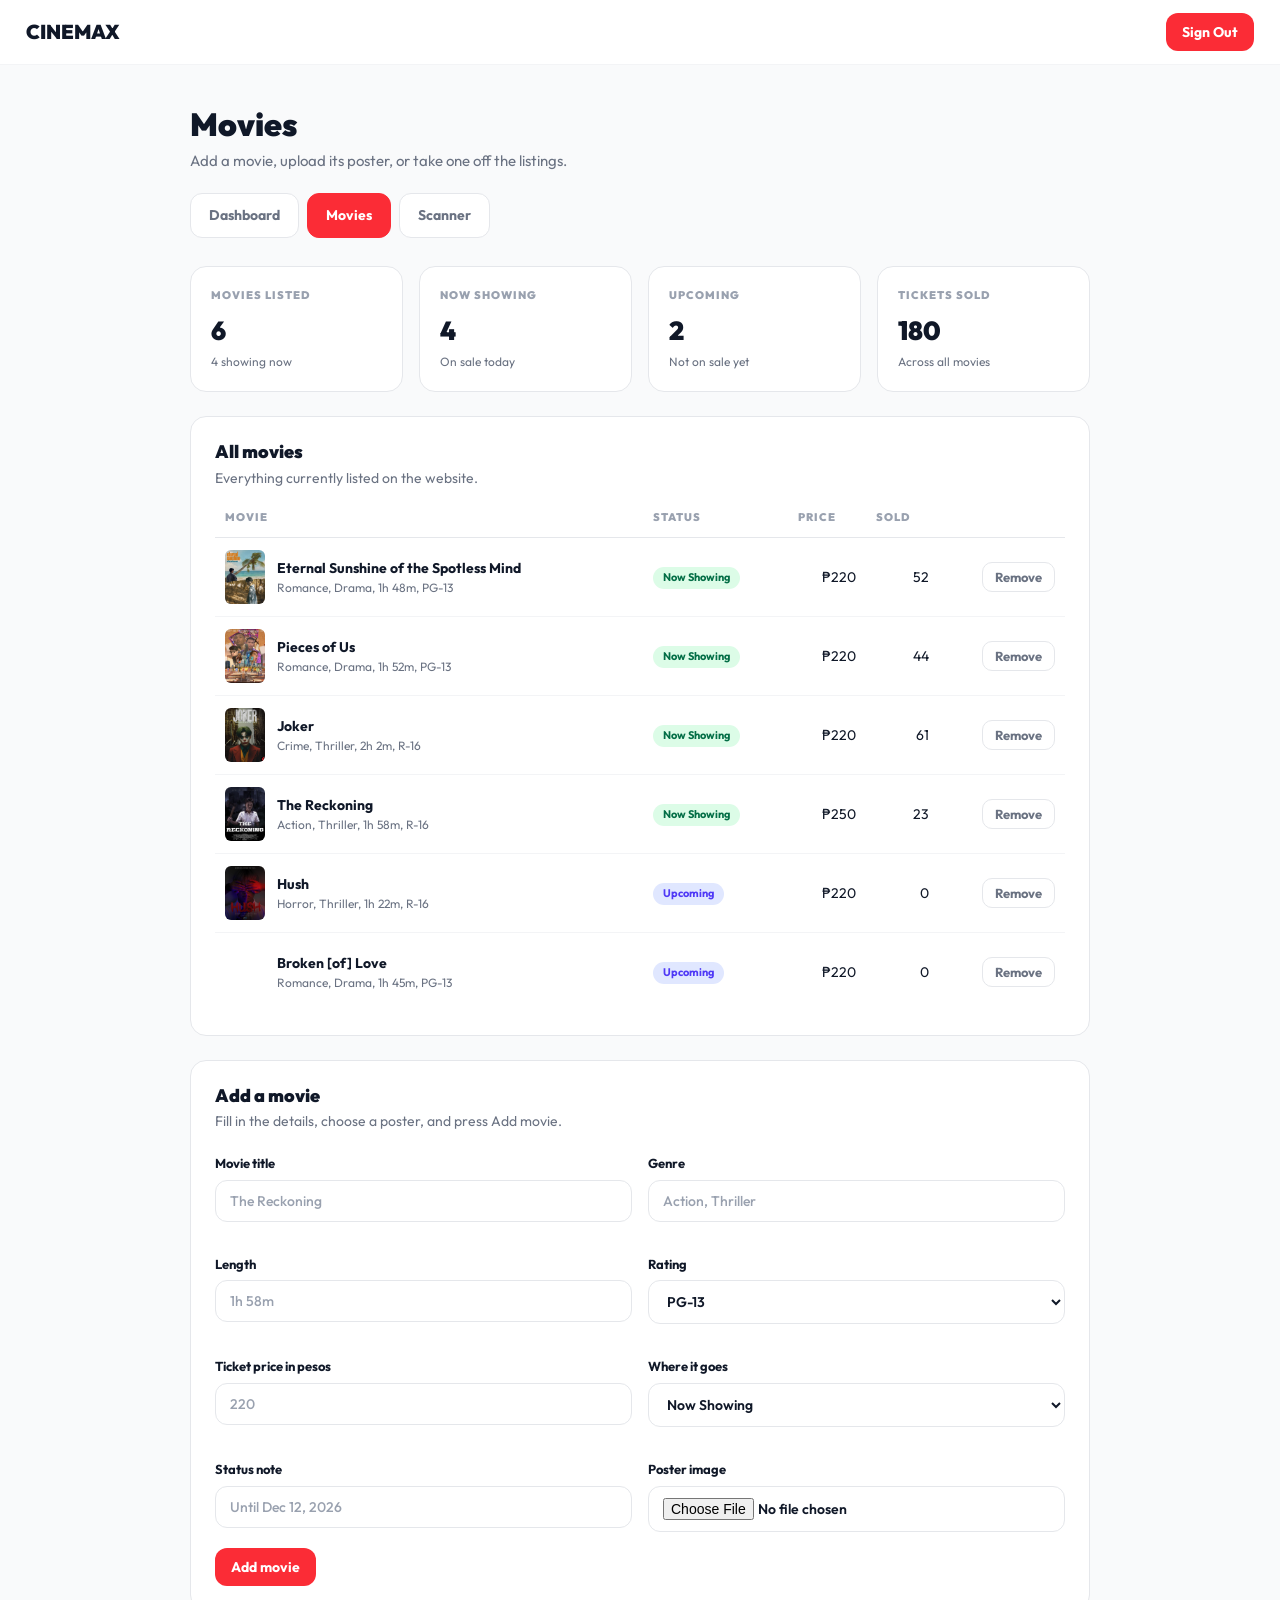
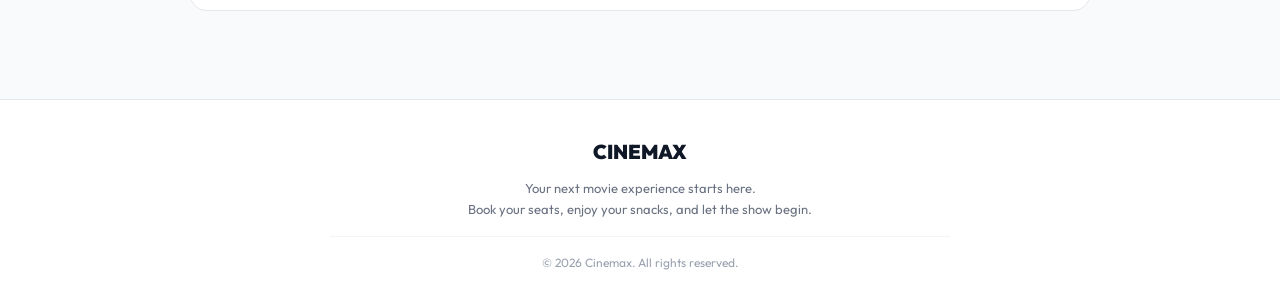
==== admin-movies.html @ c4069cc4 "Add files via upload" ====
<!DOCTYPE html>
<html lang="en">
<head>
  <meta charset="UTF-8">
  <meta name="viewport" content="width=device-width, initial-scale=1.0">
  <title>Movies - Cinemax</title>

  <link rel="preconnect" href="https://fonts.googleapis.com">
  <link rel="preconnect" href="https://fonts.gstatic.com" crossorigin>
  <link href="https://fonts.googleapis.com/css2?family=Outfit:wght@400;600;700;900&display=swap" rel="stylesheet">
  <link rel="stylesheet" href="cinemax.css">
</head>
<body>

  <header class="top-bar">
    <div class="top-bar-inner">
      <a class="logo" href="index.html">CINEMAX</a>
      <input class="menu-checkbox" type="checkbox" id="menu-open" aria-label="Menu">
      <label class="menu-toggle" for="menu-open"><span></span></label>
      <div class="bar-nav">
        <nav class="menu"></nav>
        <div class="auth-buttons">
          <button class="button button-red" type="button" id="sign-out">Sign Out</button>
        </div>
      </div>
    </div>
  </header>

  <main class="admin-page">

    <h1>Movies</h1>
    <p class="admin-intro">Add a movie, upload its poster, or take one off the listings.</p>

    <nav class="admin-menu">
      <a href="admin.html">Dashboard</a>
      <a href="admin-movies.html" class="current">Movies</a>
      <a href="admin-scanner.html">Scanner</a>
    </nav>

    <p class="form-message hidden" id="page-message"></p>

    <div class="stat-row">

      <div class="stat">
        <p class="stat-name">Movies Listed</p>
        <p class="stat-figure" id="count-total">6</p>
        <p class="stat-extra" id="count-showing-note">4 showing now</p>
      </div>

      <div class="stat">
        <p class="stat-name">Now Showing</p>
        <p class="stat-figure" id="count-showing">4</p>
        <p class="stat-extra">On sale today</p>
      </div>

      <div class="stat">
        <p class="stat-name">Upcoming</p>
        <p class="stat-figure" id="count-upcoming">2</p>
        <p class="stat-extra">Not on sale yet</p>
      </div>

      <div class="stat">
        <p class="stat-name">Tickets Sold</p>
        <p class="stat-figure" id="count-tickets">180</p>
        <p class="stat-extra">Across all movies</p>
      </div>

    </div>

    <section class="panel">

      <h2>All movies</h2>
      <p class="panel-note">Everything currently listed on the website.</p>

      <p class="loading-note hidden" id="movies-loading">Loading the listings&hellip;</p>

      <table class="movie-table" id="movie-table">

        <thead>
          <tr>
            <th>Movie</th>
            <th class="hide-small">Status</th>
            <th class="right hide-small">Price</th>
            <th class="right">Sold</th>
            <th></th>
          </tr>
        </thead>

        <tbody id="movie-rows">

          <tr>

            <td>
              <span class="cell-with-poster">
                <img class="table-poster" src="photo/eternal-sunshine.jpg"
                     alt="Eternal Sunshine of the Spotless Mind poster"
                     width="40" height="54" loading="lazy" decoding="async">
                <span>
                  <span class="movie-name">Eternal Sunshine of the Spotless Mind</span>
                  <span class="movie-sub">Romance, Drama, 1h 48m, PG-13</span>
                </span>
              </span>
            </td>

            <td class="hide-small"><span class="label-showing">Now Showing</span></td>
            <td class="right hide-small">&#8369;220</td>
            <td class="right">52</td>
            <td class="right"><button class="remove-button" type="button">Remove</button></td>

          </tr>

          <tr>
            <td>
              <span class="cell-with-poster">
                <img class="table-poster" src="photo/Pieces-of-us.jpg" alt="Pieces of Us poster"
                     width="40" height="54" loading="lazy" decoding="async">
                <span>
                  <span class="movie-name">Pieces of Us</span>
                  <span class="movie-sub">Romance, Drama, 1h 52m, PG-13</span>
                </span>
              </span>
            </td>
            <td class="hide-small"><span class="label-showing">Now Showing</span></td>
            <td class="right hide-small">&#8369;220</td>
            <td class="right">44</td>
            <td class="right"><button class="remove-button" type="button">Remove</button></td>
          </tr>

          <tr>
            <td>
              <span class="cell-with-poster">
                <img class="table-poster" src="photo/Joker.jpg" alt="Joker poster"
                     width="40" height="54" loading="lazy" decoding="async">
                <span>
                  <span class="movie-name">Joker</span>
                  <span class="movie-sub">Crime, Thriller, 2h 2m, R-16</span>
                </span>
              </span>
            </td>
            <td class="hide-small"><span class="label-showing">Now Showing</span></td>
            <td class="right hide-small">&#8369;220</td>
            <td class="right">61</td>
            <td class="right"><button class="remove-button" type="button">Remove</button></td>
          </tr>

          <tr>
            <td>
              <span class="cell-with-poster">
                <img class="table-poster" src="photo/The-Reckoning.jpg" alt="The Reckoning poster"
                     width="40" height="54" loading="lazy" decoding="async">
                <span>
                  <span class="movie-name">The Reckoning</span>
                  <span class="movie-sub">Action, Thriller, 1h 58m, R-16</span>
                </span>
              </span>
            </td>
            <td class="hide-small"><span class="label-showing">Now Showing</span></td>
            <td class="right hide-small">&#8369;250</td>
            <td class="right">23</td>
            <td class="right"><button class="remove-button" type="button">Remove</button></td>
          </tr>

          <tr>
            <td>
              <span class="cell-with-poster">
                <img class="table-poster" src="photo/Hush.jpg" alt="Hush poster"
                     width="40" height="54" loading="lazy" decoding="async">
                <span>
                  <span class="movie-name">Hush</span>
                  <span class="movie-sub">Horror, Thriller, 1h 22m, R-16</span>
                </span>
              </span>
            </td>
            <td class="hide-small"><span class="label-soon">Upcoming</span></td>
            <td class="right hide-small">&#8369;220</td>
            <td class="right">0</td>
            <td class="right"><button class="remove-button" type="button">Remove</button></td>
          </tr>

          <tr>
            <td>
              <span class="cell-with-poster">
                <img class="table-poster" src="photo/Broken-%5Bof%5D-Love.jpg" alt="Broken [of] Love poster"
                     width="40" height="54" loading="lazy" decoding="async">
                <span>
                  <span class="movie-name">Broken [of] Love</span>
                  <span class="movie-sub">Romance, Drama, 1h 45m, PG-13</span>
                </span>
              </span>
            </td>
            <td class="hide-small"><span class="label-soon">Upcoming</span></td>
            <td class="right hide-small">&#8369;220</td>
            <td class="right">0</td>
            <td class="right"><button class="remove-button" type="button">Remove</button></td>
          </tr>

        </tbody>
      </table>

    </section>

    <section class="panel">

      <h2>Add a movie</h2>
      <p class="panel-note">Fill in the details, choose a poster, and press Add movie.</p>

      <p class="form-message hidden" id="add-message"></p>

      <form id="add-form" novalidate>

        <div class="add-grid">

          <div class="form-field">
            <label for="new-title">Movie title</label>
            <input id="new-title" type="text" placeholder="The Reckoning" required>
          </div>

          <div class="form-field">
            <label for="new-genre">Genre</label>
            <input id="new-genre" type="text" placeholder="Action, Thriller" required>
          </div>

          <div class="form-field">
            <label for="new-length">Length</label>
            <input id="new-length" type="text" placeholder="1h 58m" required>
          </div>

          <div class="form-field">
            <label for="new-rating">Rating</label>
            <select id="new-rating">
              <option>G</option>
              <option>PG</option>
              <option selected>PG-13</option>
              <option>R-13</option>
              <option>R-16</option>
              <option>R-18</option>
            </select>
          </div>

          <div class="form-field">
            <label for="new-price">Ticket price in pesos</label>
            <input id="new-price" type="number" min="1" step="10" placeholder="220" required>
          </div>

          <div class="form-field">
            <label for="new-status">Where it goes</label>
            <select id="new-status">
              <option value="now_showing">Now Showing</option>
              <option value="upcoming">Upcoming Shows</option>
            </select>
          </div>

          <div class="form-field">
            <label for="new-note">Status note</label>
            <input id="new-note" type="text" placeholder="Until Dec 12, 2026">
          </div>

          <div class="form-field">
            <label for="new-poster">Poster image</label>
            <input id="new-poster" type="file" accept="image/jpeg,image/png,image/webp">
          </div>

        </div>

        <button class="button button-red" type="submit" id="add-button">Add movie</button>

      </form>

    </section>

  </main>

  <footer class="site-footer">
    <div class="footer-inner">
      <a class="logo" href="index.html">CINEMAX</a>
      <p class="footer-text">
        Your next movie experience starts here. <br>
        Book your seats, enjoy your snacks, and let the show begin.
      </p>
      <p class="footer-copyright">&copy; 2026 Cinemax. All rights reserved.</p>
    </div>
  </footer>

</body>
</html>
---- cinemax.css ----
/* 1. FOUNDATIONS -----------------------------------------------------------*/

* {
  box-sizing: border-box;
}

body {
  margin: 0;
  background-color: #f9fafb;
  color: #101828;
  font-family: 'Outfit', Arial, sans-serif;
  font-size: 16px;
  line-height: 1.6;
}

h1, h2, h3 {
  margin: 0;
  font-weight: 900;
  line-height: 1.2;
}

p {
  margin: 0;
}

a {
  color: #fb2c36;
}

img {
  display: block;
  max-width: 100%;
}

/* 2. BUTTONS ---------------------------------------------------------------*/

.button {
  display: inline-block;
  padding: 10px 16px;
  border: none;
  border-radius: 12px;
  font-family: inherit;
  font-size: 14px;
  font-weight: 700;
  text-align: center;
  text-decoration: none;
  cursor: pointer;
}

.button-red {
  background-color: #fb2c36;
  color: #ffffff;
}
.button-red:hover {
  background-color: #e7000b;
}

.button-outline {
  background-color: #ffffff;
  color: #101828;
  border: 1px solid #e5e7eb;
  font-weight: 600;
}
.button-outline:hover {
  background-color: #f9fafb;
}

.button-grey {
  background-color: #e5e7eb;
  color: #99a1af;
}

.button-wide {
  display: block;
  width: 100%;
}

button.button:disabled {
  opacity: 0.6;
  cursor: not-allowed;
}

/* 3. TOP BAR ---------------------------------------------------------------*/

.top-bar {
  position: sticky;
  top: 0;
  z-index: 10;
  background-color: #ffffff;
  border-bottom: 1px solid #f3f4f6;
}

.top-bar-inner {
  display: flex;
  align-items: center;
  justify-content: space-between;
  gap: 16px;
  max-width: 1280px;
  width: 96%;
  height: 64px;
  margin: 0 auto;
}

.logo {
  color: #101828;
  font-size: 20px;
  font-weight: 900;
  text-decoration: none;
}

.menu {
  display: flex;
  gap: 2px;
}

.menu a {
  padding: 8px 16px;
  border-radius: 12px;
  color: #6a7282;
  font-size: 14px;
  font-weight: 600;
  text-decoration: none;
}
.menu a:hover {
  background-color: #f9fafb;
  color: #101828;
}

.menu a.current {
  background-color: #fef2f2;
  color: #fb2c36;
}

.auth-buttons {
  display: flex;
  gap: 8px;
}

@media (max-width: 620px) {
  .top-bar-inner {
    width: 94%;
    height: 58px;
    gap: 4px;
  }

  .logo {
    font-size: 15px;
  }

  .menu a {
    padding: 6px 5px;
    font-size: 12px;
  }

  .auth-buttons .button {
    padding: 8px 12px;
    font-size: 13px;
  }

  .menu a,
  .auth-buttons .button {
    white-space: nowrap;
  }
}

@media (max-width: 380px) {
  .logo {
    font-size: 14px;
  }

  .menu a {
    padding: 6px 2px;
    font-size: 11px;
  }

  .auth-buttons .button {
    padding: 7px 10px;
    font-size: 12px;
  }
}

/* 4. MOBILE DRAWER ---------------------------------------------------------*/

/* The bar collapses behind a hamburger below 760px. No script: the toggle is
   a <label> tied to a hidden checkbox that sits just before .bar-nav, so
   ".menu-checkbox:checked ~ .bar-nav" opens the panel. */

.menu-checkbox {
  display: none;
}

/* display: contents makes .bar-nav itself vanish from the layout, so the nav
   and the buttons inside it sit in the bar's own flex row. Below 760px it
   becomes a real box again and turns into the drawer. */
.bar-nav {
  display: contents;
}

.menu-toggle {
  display: none;
  align-items: center;
  justify-content: center;
  width: 44px;
  height: 44px;
  padding: 0;
  border: 1px solid #e5e7eb;
  border-radius: 12px;
  background-color: #ffffff;
  cursor: pointer;
}
.menu-toggle:hover {
  border-color: #fb2c36;
}

.menu-toggle span {
  position: relative;
  display: block;
  width: 18px;
  height: 2px;
  border-radius: 2px;
  background-color: #101828;
  transition: transform 0.18s ease, opacity 0.18s ease;
}

.menu-toggle span::before,
.menu-toggle span::after {
  content: "";
  position: absolute;
  left: 0;
  width: 18px;
  height: 2px;
  border-radius: 2px;
  background-color: #101828;
  transition: transform 0.18s ease;
}

.menu-toggle span::before {
  transform: translateY(-6px);
}
.menu-toggle span::after {
  transform: translateY(6px);
}

/* Open: the middle bar goes transparent and the outer two cross into an X. */
.menu-checkbox:checked ~ .menu-toggle span {
  background-color: transparent;
}
.menu-checkbox:checked ~ .menu-toggle span::before {
  transform: rotate(45deg);
}
.menu-checkbox:checked ~ .menu-toggle span::after {
  transform: rotate(-45deg);
}

@media (prefers-reduced-motion: reduce) {
  .menu-toggle span,
  .menu-toggle span::before,
  .menu-toggle span::after {
    transition: none;
  }
}

@media (max-width: 760px) {
  .menu-toggle {
    display: inline-flex;
  }

  /* .top-bar is position: sticky, so it is already a positioning parent and
     the drawer drops directly beneath it. */
  .bar-nav {
    position: absolute;
    top: 100%;
    left: 0;
    right: 0;
    z-index: 20;
    display: none;
    flex-direction: column;
    gap: 4px;
    padding: 12px;
    background-color: #ffffff;
    border-bottom: 1px solid #e5e7eb;
    box-shadow: 0 12px 24px rgba(16, 24, 40, 0.08);
  }

  .menu-checkbox:checked ~ .bar-nav {
    display: flex;
  }

  .bar-nav .menu {
    flex-direction: column;
    gap: 2px;
  }

  .bar-nav .menu a {
    padding: 12px 14px;
    font-size: 15px;
  }

  .bar-nav .auth-buttons {
    flex-direction: column;
    gap: 8px;
    margin-top: 4px;
    padding-top: 12px;
    border-top: 1px solid #f3f4f6;
  }

  .bar-nav .auth-buttons .button {
    width: 100%;
    padding: 12px;
    font-size: 15px;
    line-height: 24px;
    text-align: center;
  }

  /* A staff page has no nav links, so there is nothing to collapse: hide the
     hamburger and leave Sign Out in the bar where it already fits. */
  .top-bar-inner:has(.menu:empty) .menu-toggle {
    display: none;
  }
  .top-bar-inner:has(.menu:empty) .bar-nav {
    display: contents;
  }
}

/* 5. FOOTER ----------------------------------------------------------------*/

.site-footer {
  background-color: #ffffff;
  border-top: 1px solid #e5e7eb;
  padding: 36px 20px 28px 20px;
}

.footer-inner {
  max-width: 620px;
  margin: 0 auto;
  text-align: center;
}

.footer-inner .logo {
  display: inline-block;
  margin-bottom: 10px;
}

.footer-text {
  color: #6a7282;
  font-size: 13px;
}

.footer-copyright {
  margin-top: 16px;
  padding-top: 16px;
  border-top: 1px solid #f3f4f6;
  color: #99a1af;
  font-size: 12px;
}

/* 6. HOME PAGE -------------------------------------------------------------*/

.section {
  max-width: 1280px;
  width: 92%;
  margin: 0 auto;
  padding: 44px 0 44px 0;
}

.section-title-row {
  display: flex;
  align-items: baseline;
  gap: 12px;
  margin-bottom: 6px;
}

.section-title {
  font-size: 24px;
}

.film-count {
  color: #fb2c36;
  font-size: 14px;
  font-weight: 700;
}
.film-count-soon {
  color: #4f39f6;
}

.section-note {
  color: #6a7282;
  font-size: 14px;
  margin-bottom: 28px;
}

.movie-grid {
  display: grid;
  grid-template-columns: 1fr 1fr 1fr 1fr;
  gap: 20px;
}

.movie-card {
  display: flex;
  flex-direction: column;
  background-color: #ffffff;
  border: 1px solid #f3f4f6;
  border-radius: 16px;
  overflow: hidden;
}

.movie-poster {
  position: relative;
  aspect-ratio: 3 / 4;
  background-color: #e5e7eb;
}

.movie-poster img {
  width: 100%;
  height: 100%;
  object-fit: cover;
}

.tag-rated {
  position: absolute;
  right: 10px;
  bottom: 12px;
  padding: 2px 10px;
  border-radius: 999px;
  background-color: rgba(0, 0, 0, 0.55);
  color: #ffffff;
  font-size: 12px;
  font-weight: 700;
}

.tag-status {
  position: absolute;
  right: 10px;
  top: 10px;
  padding: 2px 10px;
  border-radius: 999px;
  color: #ffffff;
  font-size: 12px;
  font-weight: 700;
}
.tag-showing {
  background-color: #00bc7d;
}
.tag-soon {
  background-color: #4f39f6;
}

.movie-info {
  display: flex;
  flex-direction: column;
  flex: 1;
  padding: 16px;
}

.movie-title {
  font-size: 15px;
  line-height: 1.3;
  margin-bottom: 6px;
}

.movie-genre {
  color: #6a7282;
  font-size: 12px;
  margin-bottom: 4px;
}

.movie-last-day {
  color: #00bc7d;
  font-size: 12px;
  font-weight: 600;
  margin-bottom: 8px;
}

.movie-price {
  font-size: 16px;
  font-weight: 900;
  margin-bottom: 12px;
}

.movie-info .button {
  margin-top: auto;
}

@media (max-width: 1000px) {
  .movie-grid {
    grid-template-columns: 1fr 1fr 1fr;
  }
}

@media (max-width: 700px) {
  .movie-grid {
    grid-template-columns: 1fr 1fr;
  }
}

/* 7. BOOKING PAGE ----------------------------------------------------------*/

.booking {
  max-width: 1024px;
  width: 92%;
  margin: 0 auto;
  padding: 40px 0 40px 0;
}

.back-link {
  display: inline-block;
  color: #99a1af;
  font-size: 14px;
  font-weight: 600;
  text-decoration: none;
  margin-bottom: 24px;
}

.booking-layout {
  display: grid;
  grid-template-columns: 2fr 3fr;
  gap: 32px;
  align-items: start;
}

.booking-poster {
  width: 100%;
  height: auto;
  aspect-ratio: 3 / 4;
  object-fit: cover;
  border-radius: 16px;
  margin-bottom: 20px;
}

.booking-block {
  margin-bottom: 20px;
}

.film-title {
  font-size: 20px;
}

.film-details {
  color: #6a7282;
  font-size: 14px;
  margin-top: 4px;
}

.booking input {
  display: none;
}

.field-label {
  display: block;
  color: #99a1af;
  font-size: 12px;
  font-weight: 700;
  letter-spacing: 1px;
  text-transform: uppercase;
  margin-bottom: 8px;
}

.dropdown {
  width: 100%;
  padding: 11px 14px;
  background-color: #ffffff;
  border: 1px solid #e5e7eb;
  border-radius: 12px;
  font-family: inherit;
  font-size: 14px;
  font-weight: 700;
  color: #101828;
  cursor: pointer;
}
.dropdown:hover {
  border-color: #fb2c36;
}

.dropdown:focus {
  outline: none;
  border-color: #fb2c36;
}

.pick-first {
  padding: 48px 20px;
  background-color: #ffffff;
  border: 1px dashed #e5e7eb;
  border-radius: 16px;
  color: #6a7282;
  font-size: 14px;
  font-weight: 600;
  text-align: center;
}

.seat-area h3 {
  font-size: 18px;
  margin-bottom: 20px;
}

.screen-curve {
  height: 12px;
  margin: 0 24px 0 24px;
  border-radius: 12px 12px 0 0;
  background: linear-gradient(to bottom, rgba(79, 57, 246, 0.35), rgba(79, 57, 246, 0));
}

.screen-word {
  color: #99a1af;
  font-size: 12px;
  font-weight: 700;
  letter-spacing: 5px;
  text-align: center;
  margin: 4px 0 24px 0;
}

.seat-map {
  overflow-x: auto;
  padding-bottom: 8px;
}

.seat-row {
  display: flex;
  width: 340px;
  gap: 4px;
  margin: 0 auto 8px auto;
}

.row-letter {
  width: 20px;
  color: #99a1af;
  font-size: 12px;
  font-weight: 900;
  text-align: right;
}

.seat {
  cursor: pointer;
}

.seat-box {
  display: flex;
  align-items: center;
  justify-content: center;
  width: 28px;
  height: 28px;
  border-radius: 8px 8px 2px 2px;
  background-color: #e0e7ff;
  color: #4f39f6;
  font-size: 9px;
  font-weight: 900;
}

.seat input:checked + .seat-box {
  background-color: #fb2c36;
  color: #ffffff;
}

/* Choosing a date and a showtime is what reveals the seats and the snacks.
   option:checked matches whichever option a <select> is currently showing,
   and :has() lets the block above react to it — so this works with no script.
   "Choose a showtime" carries value="" and therefore does not count. */
#seats-and-snacks {
  display: none;
}

#booking-layout:has(#date option:not([value=""]):checked):has(#showtime option:not([value=""]):checked) #seats-and-snacks {
  display: block;
}

#booking-layout:has(#date option:not([value=""]):checked):has(#showtime option:not([value=""]):checked) .pick-first {
  display: none;
}

/* Which seats are already sold depends on the showtime, so each one lists its
   own. Switching showtime really does change which seats are grey. */
#booking-layout:has(#showtime option[value="101"]:checked) :is(.s-A4, .s-B5, .s-B6, .s-D3, .s-E8) .seat-box,
#booking-layout:has(#showtime option[value="102"]:checked) :is(.s-C1, .s-C2, .s-C3, .s-D6, .s-D7, .s-E1, .s-E2, .s-F9) .seat-box,
#booking-layout:has(#showtime option[value="103"]:checked) :is(.s-A1, .s-A2, .s-A3, .s-A5, .s-B1, .s-B2, .s-B7, .s-B8, .s-C4, .s-C5, .s-C6, .s-D2, .s-D4, .s-D5, .s-E3, .s-E4, .s-F1, .s-F2, .s-G1, .s-G2) .seat-box,
#booking-layout:has(#showtime option[value="104"]:checked) .seat .seat-box,
#booking-layout:has(#showtime option[value="105"]:checked) :is(.s-A1, .s-A2, .s-G9, .s-G10) .seat-box,
#booking-layout:has(#showtime option[value="106"]:checked) :is(.s-B3, .s-B4, .s-C7, .s-C8, .s-D1, .s-E5) .seat-box {
  background-color: #e5e7eb;
  color: #99a1af;
}

/* pointer-events is what makes a sold seat unclickable. A <label> with no
   pointer events never passes the click on to its hidden checkbox, so the
   seat cannot be picked. */
#booking-layout:has(#showtime option[value="101"]:checked) :is(.s-A4, .s-B5, .s-B6, .s-D3, .s-E8),
#booking-layout:has(#showtime option[value="102"]:checked) :is(.s-C1, .s-C2, .s-C3, .s-D6, .s-D7, .s-E1, .s-E2, .s-F9),
#booking-layout:has(#showtime option[value="103"]:checked) :is(.s-A1, .s-A2, .s-A3, .s-A5, .s-B1, .s-B2, .s-B7, .s-B8, .s-C4, .s-C5, .s-C6, .s-D2, .s-D4, .s-D5, .s-E3, .s-E4, .s-F1, .s-F2, .s-G1, .s-G2),
#booking-layout:has(#showtime option[value="104"]:checked) .seat,
#booking-layout:has(#showtime option[value="105"]:checked) :is(.s-A1, .s-A2, .s-G9, .s-G10),
#booking-layout:has(#showtime option[value="106"]:checked) :is(.s-B3, .s-B4, .s-C7, .s-C8, .s-D1, .s-E5) {
  pointer-events: none;
}

.snacks {
  margin-top: 28px;
  padding-top: 24px;
  border-top: 1px solid #e5e7eb;
}
.snacks h3 {
  font-size: 18px;
  margin-bottom: 4px;
}

.snacks-note {
  color: #6a7282;
  font-size: 13px;
  margin-bottom: 16px;
}

.snack-heading {
  color: #99a1af;
  font-size: 11px;
  font-weight: 700;
  letter-spacing: 2px;
  text-transform: uppercase;
  margin: 16px 0 8px 0;
}

.snack-list {
  display: grid;
  grid-template-columns: 1fr 1fr;
  gap: 10px;
}

.snack {
  cursor: pointer;
}

.snack-box {
  display: flex;
  align-items: center;
  justify-content: space-between;
  gap: 10px;
  padding: 11px 14px;
  background-color: #ffffff;
  border: 1px solid #e5e7eb;
  border-radius: 12px;
}
.snack-box:hover {
  border-color: #fb2c36;
}

.snack input:checked + .snack-box {
  background-color: #fef2f2;
  border-color: #fb2c36;
}

.snack-name {
  display: block;
  font-size: 14px;
  font-weight: 700;
  line-height: 1.25;
}

.snack-price {
  font-size: 14px;
  font-weight: 900;
}

.order-summary {
  margin-top: 24px;
  padding: 20px;
  background-color: #ffffff;
  border: 1px solid #e5e7eb;
  border-radius: 16px;
}

.summary-line {
  display: flex;
  justify-content: space-between;
  gap: 16px;
  font-size: 14px;
  margin-bottom: 6px;
}

.summary-name {
  color: #6a7282;
  font-weight: 600;
}

.summary-value {
  text-align: right;
}

.summary-total {
  margin-bottom: 16px;
  padding-bottom: 16px;
  border-bottom: 1px solid #f3f4f6;
}

.summary-amount {
  font-size: 24px;
  font-weight: 900;
}

.order-summary .button {
  width: 100%;
  padding: 14px;
  font-size: 16px;
  font-weight: 900;
}

@media (max-width: 1000px) {
  .booking-layout {
    grid-template-columns: 1fr;
  }

  .booking-poster {
    max-width: 240px;
    margin-left: auto;
    margin-right: auto;
  }
}

@media (max-width: 620px) {
  .snack-list {
    grid-template-columns: 1fr;
  }
}

/* 8. FORMS -----------------------------------------------------------------*/

.form-page {
  padding: 56px 20px 80px 20px;
}

.form-card {
  max-width: 448px;
  margin: 0 auto;
  padding: 32px;
  background-color: #ffffff;
  border: 1px solid #e5e7eb;
  border-radius: 24px;
}

.form-card h1 {
  font-size: 24px;
  margin-bottom: 4px;
}

.form-intro {
  color: #6a7282;
  font-size: 14px;
  margin-bottom: 24px;
}

.form-field {
  margin-bottom: 16px;
}

.form-field label {
  display: block;
  font-size: 13px;
  font-weight: 700;
  margin-bottom: 6px;
}

.form-field input,
.form-field select {
  width: 100%;
  padding: 11px 14px;
  background-color: #ffffff;
  border: 1px solid #e5e7eb;
  border-radius: 12px;
  font-family: inherit;
  font-size: 14px;
  font-weight: 600;
  color: #101828;
}

.form-field input::placeholder {
  color: #99a1af;
  font-weight: 500;
}

.form-field input:focus,
.form-field select:focus {
  outline: none;
  border-color: #fb2c36;
}

.agree-line {
  display: flex;
  align-items: flex-start;
  gap: 8px;
  color: #6a7282;
  font-size: 13px;
  margin: 18px 0 18px 0;
}

.agree-line input {
  width: 16px;
  height: 16px;
  margin-top: 3px;
  accent-color: #fb2c36;
}

.form-card .button {
  width: 100%;
  padding: 14px;
  font-size: 16px;
  font-weight: 900;
  border-radius: 16px;
}

.form-switch {
  text-align: center;
  color: #6a7282;
  font-size: 14px;
  margin-top: 16px;
}

.form-switch a {
  font-weight: 700;
  text-decoration: none;
}

/* 9. E-TICKET --------------------------------------------------------------*/

.ticket-page {
  max-width: 448px;
  width: 92%;
  margin: 0 auto;
  padding: 48px 0 48px 0;
}

.confirm-box {
  text-align: center;
  margin-bottom: 32px;
}

.confirm-tick {
  display: flex;
  align-items: center;
  justify-content: center;
  width: 64px;
  height: 64px;
  margin: 0 auto 16px auto;
  border-radius: 50%;
  background-color: #dcfce7;
  color: #00bc7d;
  font-size: 30px;
  font-weight: 900;
}

.confirm-box h1 {
  font-size: 24px;
}

.confirm-box p {
  color: #6a7282;
  font-size: 14px;
  margin-top: 4px;
}

.ticket {
  background-color: #ffffff;
  border: 1px solid #e5e7eb;
  border-radius: 24px;
  overflow: hidden;
}

.ticket-header {
  padding: 28px;
  color: #ffffff;
  background: linear-gradient(135deg, #312e81, #6d28d9, #9333ea);
}

.ticket-brand {
  font-size: 16px;
  font-weight: 900;
  letter-spacing: 2px;
  margin-bottom: 16px;
}

.ticket-header h2 {
  font-size: 20px;
}

.ticket-when {
  color: #ddd6ff;
  font-size: 14px;
  margin-top: 6px;
}

.ticket-tear {
  border-top: 1px dashed #e5e7eb;
}

.ticket-body {
  padding: 24px 28px;
}

.ticket-pair {
  display: grid;
  grid-template-columns: 1fr 1fr;
  gap: 20px;
  margin-bottom: 20px;
}

.ticket-label {
  color: #99a1af;
  font-size: 10px;
  font-weight: 900;
  letter-spacing: 2px;
  text-transform: uppercase;
}

.ticket-value {
  font-size: 20px;
  font-weight: 900;
  margin-top: 4px;
}

.ticket-reference {
  color: #fb2c36;
  letter-spacing: 1px;
}

.ticket-value-small {
  font-size: 14px;
  font-weight: 600;
}

.ticket-qr {
  padding: 20px;
  background-color: #f9fafb;
  border-radius: 16px;
  text-align: center;
}

.ticket-qr img {
  width: 180px;
  height: 180px;
  margin: 0 auto 10px auto;
}

.ticket-qr p {
  color: #99a1af;
  font-size: 11px;
  letter-spacing: 1px;
}

.ticket-actions {
  display: flex;
  gap: 12px;
  margin-top: 20px;
}

.ticket-actions .button {
  flex: 1;
  padding: 12px;
}

@media (max-width: 620px) {
  .ticket-actions {
    flex-direction: column;
  }
}

/* 10. TERMS ----------------------------------------------------------------*/

.terms-page {
  max-width: 768px;
  width: 92%;
  margin: 0 auto;
  padding: 48px 0 64px 0;
}

.terms-page h1 {
  font-size: 32px;
  margin-bottom: 8px;
}

.terms-intro {
  color: #6a7282;
  font-size: 15px;
  margin-bottom: 28px;
}

.terms-block {
  padding: 24px 24px 14px 24px;
  background-color: #ffffff;
  border: 1px solid #e5e7eb;
  border-radius: 16px;
  margin-bottom: 14px;
}

.terms-kind {
  display: block;
  color: #fb2c36;
  font-size: 11px;
  font-weight: 900;
  letter-spacing: 2px;
  text-transform: uppercase;
  margin-bottom: 6px;
}

.terms-kind-snack {
  color: #4f39f6;
}

.terms-block h2 {
  font-size: 18px;
  margin-bottom: 10px;
}

.terms-block p {
  color: #6a7282;
  font-size: 14px;
  margin-bottom: 10px;
}

/* 11. STAFF PAGES ----------------------------------------------------------*/

.admin-page {
  max-width: 900px;
  width: 92%;
  margin: 0 auto;
  padding: 40px 0 64px 0;
}

.admin-page h1 {
  font-size: 32px;
  margin-bottom: 6px;
}

.admin-intro {
  color: #6a7282;
  font-size: 15px;
  margin-bottom: 20px;
}

.admin-menu {
  display: flex;
  align-items: center;
  flex-wrap: wrap;
  gap: 8px;
  margin-bottom: 28px;
}

.admin-menu a {
  padding: 10px 18px;
  background-color: #ffffff;
  border: 1px solid #e5e7eb;
  border-radius: 12px;
  color: #6a7282;
  font-size: 14px;
  font-weight: 700;
  text-decoration: none;
}
.admin-menu a:hover {
  border-color: #fb2c36;
  color: #fb2c36;
}

.admin-menu a.current {
  background-color: #fb2c36;
  border-color: #fb2c36;
  color: #ffffff;
}

.panel {
  padding: 24px;
  background-color: #ffffff;
  border: 1px solid #e5e7eb;
  border-radius: 16px;
  margin-bottom: 24px;
}

.panel h2 {
  font-size: 18px;
  margin-bottom: 4px;
}

.panel-note {
  color: #6a7282;
  font-size: 14px;
  margin-bottom: 20px;
}

.stat-row {
  display: flex;
  flex-wrap: wrap;
  gap: 16px;
  margin-bottom: 24px;
}

.stat {
  flex: 1;
  min-width: 180px;
  padding: 20px;
  background-color: #ffffff;
  border: 1px solid #e5e7eb;
  border-radius: 16px;
}

.stat-name {
  color: #99a1af;
  font-size: 11px;
  font-weight: 900;
  letter-spacing: 1px;
  text-transform: uppercase;
}

.stat-figure {
  font-size: 26px;
  font-weight: 900;
  margin-top: 6px;
}

.stat-extra {
  color: #6a7282;
  font-size: 12px;
}

.stat-money {
  background-color: #fef2f2;
  border-color: #ffd5d7;
}
.stat-money .stat-name,
.stat-money .stat-figure {
  color: #fb2c36;
}

/* 12. SNACK ORDER QUEUE ----------------------------------------------------*/

.order-group {
  padding-top: 18px;
  margin-top: 18px;
  border-top: 1px solid #e5e7eb;
}

.order-group-title {
  display: flex;
  align-items: center;
  gap: 8px;
  font-size: 16px;
  margin-bottom: 4px;
}

.order-count {
  padding: 1px 10px;
  border-radius: 999px;
  font-size: 13px;
  font-weight: 700;
}
.count-preparing {
  background-color: #fef9c3;
  color: #854d0e;
}
.count-ready {
  background-color: #dcfce7;
  color: #036e46;
}
.count-sold {
  background-color: #f3f4f6;
  color: #4a5565;
}

.empty-note {
  padding: 10px 0 2px 0;
  color: #99a1af;
  font-size: 14px;
}

.order-row {
  display: flex;
  flex-wrap: wrap;
  align-items: center;
  gap: 8px 16px;
  padding: 14px 0 14px 0;
  border-top: 1px solid #f3f4f6;
}

.order-left {
  flex: 1;
  min-width: 200px;
}

.order-items {
  font-size: 15px;
  font-weight: 700;
}

.order-who {
  color: #4a5565;
  font-size: 13px;
}

.order-price {
  font-size: 16px;
  font-weight: 900;
}

.order-status {
  padding: 7px 10px;
  background-color: #ffffff;
  border: 1px solid #e5e7eb;
  border-radius: 10px;
  font-family: inherit;
  font-size: 13px;
  font-weight: 700;
  color: #101828;
  cursor: pointer;
}
.order-status:hover {
  border-color: #fb2c36;
}
.order-status:focus {
  outline: none;
  border-color: #fb2c36;
}

.sold-tag {
  padding: 7px 14px;
  border-radius: 999px;
  background-color: #f3f4f6;
  color: #4a5565;
  font-size: 13px;
  font-weight: 700;
}

/* 13. MOVIES TABLE ---------------------------------------------------------*/

.movie-table {
  width: 100%;
  border-collapse: collapse;
}

.movie-table th {
  padding: 0 10px 10px 10px;
  border-bottom: 1px solid #e5e7eb;
  color: #99a1af;
  font-size: 11px;
  font-weight: 900;
  letter-spacing: 1px;
  text-transform: uppercase;
  text-align: left;
}

.movie-table td {
  padding: 12px 10px;
  border-bottom: 1px solid #f3f4f6;
  font-size: 14px;
  vertical-align: middle;
}

.movie-table tr:last-child td {
  border-bottom: none;
}

.right {
  text-align: right;
}

.table-poster {
  width: 40px;
  height: 54px;
  object-fit: cover;
  border-radius: 6px;
}

.cell-with-poster {
  display: flex;
  align-items: center;
  gap: 12px;
}

.movie-name {
  display: block;
  font-weight: 700;
}

.movie-sub {
  display: block;
  color: #6a7282;
  font-size: 12px;
  line-height: 1.4;
}

.label-showing,
.label-soon {
  display: inline-block;
  padding: 2px 10px;
  border-radius: 999px;
  font-size: 11px;
  font-weight: 700;
}
.label-showing {
  background-color: #dcfce7;
  color: #036e46;
}
.label-soon {
  background-color: #e0e7ff;
  color: #4f39f6;
}

.remove-button {
  display: inline-block;
  padding: 6px 12px;
  background-color: #ffffff;
  border: 1px solid #e5e7eb;
  border-radius: 10px;
  color: #6a7282;
  font-family: inherit;
  font-size: 13px;
  font-weight: 700;
  cursor: pointer;
}
.remove-button:hover {
  border-color: #fb2c36;
  background-color: #fef2f2;
  color: #fb2c36;
}

.add-grid {
  display: grid;
  grid-template-columns: 1fr 1fr;
  gap: 16px;
}

@media (max-width: 620px) {
  .hide-small {
    display: none;
  }

  .add-grid {
    grid-template-columns: 1fr;
  }
}

@media (max-width: 620px) {
  .admin-menu {
    flex-wrap: wrap;
  }
}

/* 14. TICKET SCANNER -------------------------------------------------------*/

.camera-panel {
  text-align: center;
}

.camera-video {
  width: 100%;
  max-width: 420px;
  aspect-ratio: 4 / 3;
  margin: 0 auto 12px auto;
  border-radius: 16px;
  background-color: #101828;
}

.camera-message {
  color: #6a7282;
  font-size: 14px;
  margin-bottom: 16px;
}

.scan-result {
  max-width: 420px;
  margin: 0 auto 12px auto;
  padding: 14px;
  border-radius: 12px;
  font-size: 18px;
  font-weight: 900;
}
.scan-result-good {
  background-color: #dcfce7;
  color: #008236;
}
.scan-result-used {
  background-color: #fef9c2;
  color: #a65f00;
}
.scan-result-bad {
  background-color: #ffe2e2;
  color: #c10007;
}

.scan-result-who {
  display: block;
  font-size: 14px;
  font-weight: 600;
  margin-top: 2px;
}

.scan-actions {
  display: flex;
  justify-content: center;
  gap: 8px;
  margin-bottom: 12px;
}

/* 15. STATUS PAGES ---------------------------------------------------------*/

.confirming-page {
  max-width: 448px;
  width: 92%;
  margin: 0 auto;
  padding: 72px 0;
  text-align: center;
}

.spinner {
  width: 44px;
  height: 44px;
  margin: 0 auto 20px auto;
  border: 4px solid #e5e7eb;
  border-top-color: #fb2c36;
  border-radius: 50%;
  animation: spin 0.9s linear infinite;
}

@keyframes spin {
  to { transform: rotate(360deg); }
}

@media (prefers-reduced-motion: reduce) {
  .spinner { animation-duration: 3s; }
}

/* 16. MESSAGES AND EMPTY STATES --------------------------------------------*/

.form-message {
  padding: 12px 14px;
  border-radius: 12px;
  font-size: 14px;
  font-weight: 600;
  margin-bottom: 14px;
}

.form-message-error {
  background-color: #ffe2e2;
  color: #c10007;
}

.form-message-success {
  background-color: #dcfce7;
  color: #036e46;
}

.form-message-notice {
  background-color: #fef9c2;
  color: #a65f00;
}

.field-error {
  display: block;
  color: #c10007;
  font-size: 13px;
  font-weight: 600;
  margin-top: 4px;
}

.form-field input.invalid,
.form-field select.invalid {
  border-color: #c10007;
}

.loading-note,
.empty-state {
  padding: 28px 16px;
  color: #6a7282;
  font-size: 14px;
  text-align: center;
}

.empty-state strong {
  display: block;
  color: #101828;
  font-size: 16px;
  margin-bottom: 4px;
}

/* 17. UTILITIES ------------------------------------------------------------*/

.hidden {
  display: none !important;
}
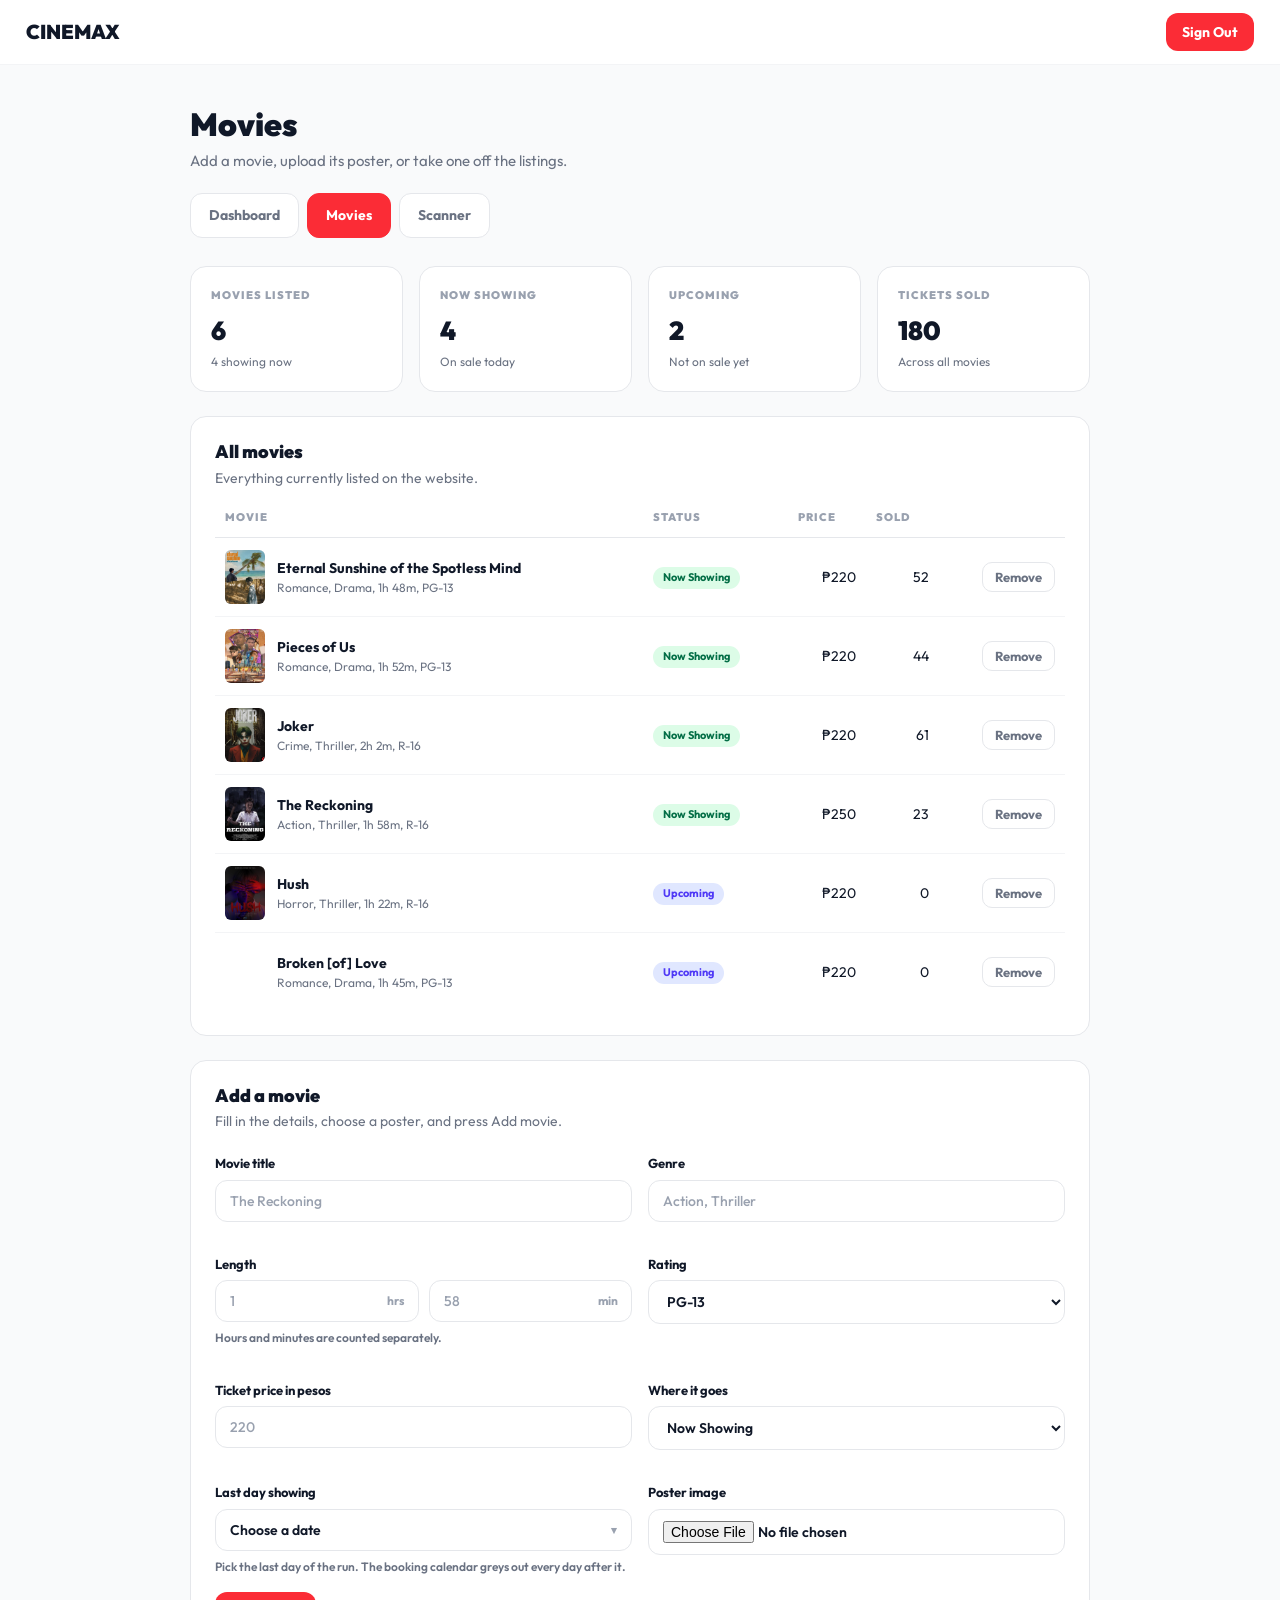
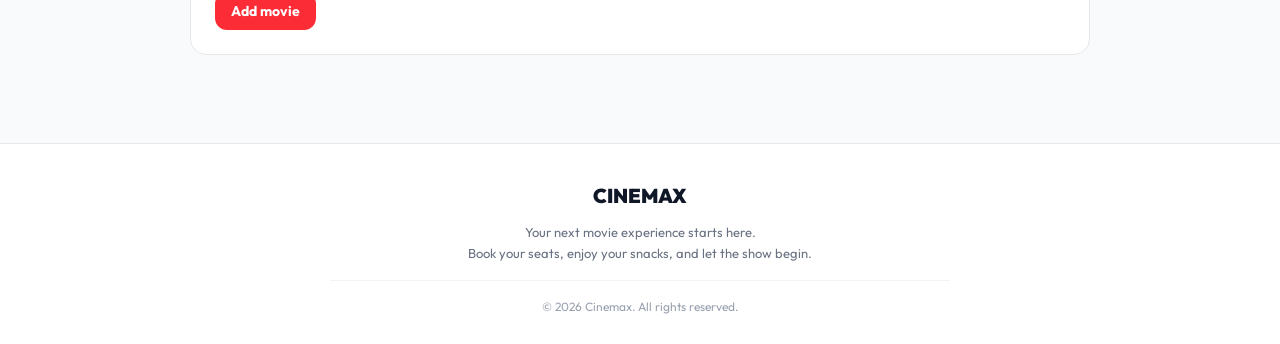
==== commit 516cc16d: "Add files via upload" ====
--- a/admin-movies.html
+++ b/admin-movies.html
@@ -221,8 +221,18 @@
           </div>
 
           <div class="form-field">
-            <label for="new-length">Length</label>
-            <input id="new-length" type="text" placeholder="1h 58m" required>
+            <label for="new-hours">Length</label>
+            <div class="length-pair">
+              <span class="length-part">
+                <input id="new-hours" type="number" min="0" max="9" step="1" placeholder="1" required>
+                <span class="length-unit">hrs</span>
+              </span>
+              <span class="length-part">
+                <input id="new-minutes" type="number" min="0" max="59" step="1" placeholder="58" required>
+                <span class="length-unit">min</span>
+              </span>
+            </div>
+            <p class="field-hint" id="length-hint">Hours and minutes are counted separately.</p>
           </div>
 
           <div class="form-field">
@@ -251,8 +261,45 @@
           </div>
 
           <div class="form-field">
-            <label for="new-note">Status note</label>
-            <input id="new-note" type="text" placeholder="Until Dec 12, 2026">
+            <label id="run-date-label" for="run-date-button">Last day showing</label>
+
+            <div class="date-field" id="run-date-field">
+
+              <button class="date-button" type="button" id="run-date-button"
+                      aria-haspopup="true" aria-expanded="false">
+                <span id="run-date-text">Choose a date</span>
+                <span class="date-arrow">&#9662;</span>
+              </button>
+
+              <div class="calendar" id="run-calendar" role="group" aria-labelledby="run-date-label" hidden>
+
+                <div class="calendar-head">
+                  <button class="calendar-nav" type="button" id="run-calendar-back" aria-label="Previous month">&#8249;</button>
+                  <p class="calendar-month" id="run-calendar-month">Month</p>
+                  <button class="calendar-nav" type="button" id="run-calendar-next" aria-label="Next month">&#8250;</button>
+                </div>
+
+                <div class="calendar-grid calendar-day-names">
+                  <span>Sun</span>
+                  <span>Mon</span>
+                  <span>Tue</span>
+                  <span>Wed</span>
+                  <span>Thu</span>
+                  <span>Fri</span>
+                  <span>Sat</span>
+                </div>
+
+                <!-- The script fills this in for the month being looked at -->
+                <div class="calendar-grid" id="run-calendar-dates"></div>
+
+              </div>
+
+            </div>
+
+            <p class="field-hint" id="run-date-hint">Pick the last day of the run.</p>
+
+            <!-- Holds the picked day as 2026-10-31, which is what a booking page reads -->
+            <input type="hidden" id="new-run-date" value="">
           </div>
 
           <div class="form-field">
@@ -281,5 +328,311 @@
     </div>
   </footer>
 
+  <script>
+    (function () {
+
+      var monthNames = ['January', 'February', 'March', 'April', 'May', 'June',
+        'July', 'August', 'September', 'October', 'November', 'December'];
+      var dayNames = ['Sun', 'Mon', 'Tue', 'Wed', 'Thu', 'Fri', 'Sat'];
+
+      var addForm = document.getElementById('add-form');
+      var addMessage = document.getElementById('add-message');
+
+      var titleInput = document.getElementById('new-title');
+      var genreInput = document.getElementById('new-genre');
+      var priceInput = document.getElementById('new-price');
+      var ratingSelect = document.getElementById('new-rating');
+      var statusSelect = document.getElementById('new-status');
+      var posterInput = document.getElementById('new-poster');
+
+      var hoursInput = document.getElementById('new-hours');
+      var minutesInput = document.getElementById('new-minutes');
+      var lengthHint = document.getElementById('length-hint');
+
+      var dateLabel = document.getElementById('run-date-label');
+      var dateField = document.getElementById('run-date-field');
+      var dateButton = document.getElementById('run-date-button');
+      var dateText = document.getElementById('run-date-text');
+      var dateHint = document.getElementById('run-date-hint');
+      var dateHolder = document.getElementById('new-run-date');
+
+      var calendar = document.getElementById('run-calendar');
+      var calendarDates = document.getElementById('run-calendar-dates');
+      var calendarMonth = document.getElementById('run-calendar-month');
+      var calendarBack = document.getElementById('run-calendar-back');
+      var calendarNext = document.getElementById('run-calendar-next');
+
+      // Turns '2026-10-31' into a date the browser can compare
+      function readDate(text) {
+        var parts = text.split('-');
+        return new Date(Number(parts[0]), Number(parts[1]) - 1, Number(parts[2]));
+      }
+
+      // Turns a date back into '2026-10-31', the shape a booking page reads
+      function dateKey(date) {
+        var month = date.getMonth() + 1;
+        var day = date.getDate();
+        return date.getFullYear() +
+          '-' + (month < 10 ? '0' : '') + month +
+          '-' + (day < 10 ? '0' : '') + day;
+      }
+
+      // Counts a month as one number so two months are easy to compare
+      function monthNumber(date) {
+        return date.getFullYear() * 12 + date.getMonth();
+      }
+
+      // How a picked date reads on the box, like 'Sat, 31 Oct 2026'
+      function readableDate(key) {
+        var date = readDate(key);
+        return dayNames[date.getDay()] + ', ' + date.getDate() + ' ' +
+          monthNames[date.getMonth()].slice(0, 3) + ' ' + date.getFullYear();
+      }
+
+      // Today, with the clock part dropped so only the day itself is compared
+      var today = new Date();
+      today.setHours(0, 0, 0, 0);
+
+      var chosenDate = '';
+      var viewYear = today.getFullYear();
+      var viewMonth = today.getMonth();
+
+      // A run cannot end, and a movie cannot open, on a day already gone by
+      function isAvailable(date) {
+        return date >= today;
+      }
+
+      function drawCalendar() {
+        calendarMonth.textContent = monthNames[viewMonth] + ' ' + viewYear;
+        calendarDates.innerHTML = '';
+
+        // Empty boxes so the 1st lands under the right weekday
+        var startsOn = new Date(viewYear, viewMonth, 1).getDay();
+        var daysInMonth = new Date(viewYear, viewMonth + 1, 0).getDate();
+        var count;
+
+        for (count = 0; count < startsOn; count++) {
+          calendarDates.appendChild(document.createElement('span'));
+        }
+
+        for (count = 1; count <= daysInMonth; count++) {
+          var date = new Date(viewYear, viewMonth, count);
+          var key = dateKey(date);
+          var box = document.createElement('button');
+
+          box.type = 'button';
+          box.className = 'calendar-date';
+          box.textContent = count;
+          box.setAttribute('data-date', key);
+
+          if (!isAvailable(date)) {
+            box.disabled = true;
+            box.title = 'This date has already passed';
+          }
+
+          if (key === dateKey(today)) {
+            box.className += ' calendar-date-today';
+          }
+
+          if (key === chosenDate) {
+            box.className += ' calendar-date-picked';
+            box.setAttribute('aria-pressed', 'true');
+          }
+
+          calendarDates.appendChild(box);
+        }
+
+        // Months wholly past are of no use. Going forward has no end, so a
+        // run can be set as far ahead as the cinema has booked the movie.
+        calendarBack.disabled = (viewYear * 12 + viewMonth) <= monthNumber(today);
+      }
+
+      function moveMonth(step) {
+        var moved = viewYear * 12 + viewMonth + step;
+        if (moved < monthNumber(today)) {
+          return;
+        }
+        viewYear = Math.floor(moved / 12);
+        viewMonth = moved % 12;
+        drawCalendar();
+      }
+
+      function openCalendar() {
+        var start = chosenDate === '' ? today : readDate(chosenDate);
+        viewYear = start.getFullYear();
+        viewMonth = start.getMonth();
+        drawCalendar();
+        calendar.hidden = false;
+        dateButton.setAttribute('aria-expanded', 'true');
+      }
+
+      function closeCalendar() {
+        calendar.hidden = true;
+        dateButton.setAttribute('aria-expanded', 'false');
+      }
+
+      // The line the movie carries on the website. One that is showing counts
+      // down to its last day; one that is upcoming counts up to its first.
+      function listingNote() {
+        var date = readDate(chosenDate);
+        var month = monthNames[date.getMonth()].slice(0, 3);
+        if (statusSelect.value === 'upcoming') {
+          return 'Opens ' + month + ' ' + date.getDate();
+        }
+        return 'Until ' + month + ' ' + date.getDate() + ', ' + date.getFullYear();
+      }
+
+      function showDate() {
+        var upcoming = statusSelect.value === 'upcoming';
+        dateLabel.textContent = upcoming ? 'Opening day' : 'Last day showing';
+
+        if (chosenDate === '') {
+          dateText.textContent = 'Choose a date';
+          dateHint.textContent = upcoming
+            ? 'Pick the day it opens. Booking starts that morning.'
+            : 'Pick the last day of the run. The booking calendar greys out every day after it.';
+          return;
+        }
+
+        dateText.textContent = readableDate(chosenDate);
+        dateHint.textContent = 'The listing will read \u201c' + listingNote() + '\u201d.';
+      }
+
+      // The two boxes read back as one length, like '1h 58m'
+      function readLength() {
+        var hours = parseInt(hoursInput.value, 10);
+        var minutes = parseInt(minutesInput.value, 10);
+        if (isNaN(hours) || isNaN(minutes)) {
+          return '';
+        }
+        return hours + 'h ' + minutes + 'm';
+      }
+
+      function showLength() {
+        var length = readLength();
+        lengthHint.textContent = length === ''
+          ? 'Hours and minutes are counted separately.'
+          : 'The listing will read \u201c' + length + '\u201d.';
+      }
+
+      // Keeps the minutes a real number of minutes, and the hours sensible
+      function tidyNumber(input, lowest, highest) {
+        var value = parseInt(input.value, 10);
+        if (isNaN(value)) {
+          return;
+        }
+        if (value < lowest) {
+          input.value = lowest;
+        }
+        if (value > highest) {
+          input.value = highest;
+        }
+      }
+
+      function showMessage(text, kind) {
+        addMessage.textContent = text;
+        addMessage.className = 'form-message form-message-' + kind;
+      }
+
+      dateButton.addEventListener('click', function () {
+        if (calendar.hidden) {
+          openCalendar();
+        } else {
+          closeCalendar();
+        }
+      });
+
+      calendarDates.addEventListener('click', function (event) {
+        var box = event.target.closest('.calendar-date');
+        if (!box || box.disabled) {
+          return;
+        }
+        chosenDate = box.getAttribute('data-date');
+        dateHolder.value = chosenDate;
+        showDate();
+        closeCalendar();
+      });
+
+      calendarBack.addEventListener('click', function () {
+        moveMonth(-1);
+      });
+
+      calendarNext.addEventListener('click', function () {
+        moveMonth(1);
+      });
+
+      // A click anywhere else, or the Escape key, puts the calendar away
+      document.addEventListener('click', function (event) {
+        if (!dateField.contains(event.target)) {
+          closeCalendar();
+        }
+      });
+
+      document.addEventListener('keydown', function (event) {
+        if (event.key === 'Escape') {
+          closeCalendar();
+        }
+      });
+
+      // Where the movie goes decides how its date reads
+      statusSelect.addEventListener('change', showDate);
+
+      hoursInput.addEventListener('input', function () {
+        tidyNumber(hoursInput, 0, 9);
+        showLength();
+      });
+
+      minutesInput.addEventListener('input', function () {
+        tidyNumber(minutesInput, 0, 59);
+        showLength();
+      });
+
+      addForm.addEventListener('submit', function (event) {
+        event.preventDefault();
+
+        var missing = [];
+
+        [[titleInput, 'the title'], [genreInput, 'the genre'], [priceInput, 'the price']]
+          .forEach(function (field) {
+            var empty = field[0].value.trim() === '';
+            field[0].classList.toggle('invalid', empty);
+            if (empty) {
+              missing.push(field[1]);
+            }
+          });
+
+        var noLength = readLength() === '';
+        hoursInput.classList.toggle('invalid', noLength);
+        minutesInput.classList.toggle('invalid', noLength);
+        if (noLength) {
+          missing.push('the length');
+        }
+
+        if (chosenDate === '') {
+          missing.push('the date');
+        }
+
+        if (missing.length > 0) {
+          showMessage('Still missing ' + missing.join(', ') + '.', 'error');
+          return;
+        }
+
+        var poster = posterInput.files && posterInput.files[0]
+          ? posterInput.files[0].name
+          : 'no poster chosen';
+
+        showMessage('Ready to add: ' + titleInput.value.trim() + ' \u2014 ' +
+          genreInput.value.trim() + ', ' + readLength() + ', ' + ratingSelect.value +
+          ', \u20b1' + priceInput.value.trim() + ' (' + poster + '). Listed as \u201c' +
+          listingNote() + '\u201d, and its booking calendar runs to ' + chosenDate + '.',
+          'success');
+      });
+
+      showLength();
+      showDate();
+      drawCalendar();
+    })();
+  </script>
+
 </body>
 </html>
--- a/cinemax.css
+++ b/cinemax.css
@@ -1419,6 +1419,182 @@
   gap: 16px;
 }
 
+.field-hint {
+  margin-top: 6px;
+  color: #6a7282;
+  font-size: 12px;
+  font-weight: 600;
+}
+
+/* A length is two numbers, not a line of text, so nothing can be typed in a
+   shape the website cannot read back. */
+
+.length-pair {
+  display: flex;
+  gap: 10px;
+}
+
+.length-part {
+  position: relative;
+  flex: 1;
+}
+
+.length-part input {
+  padding-right: 46px;
+}
+
+.length-unit {
+  position: absolute;
+  top: 50%;
+  right: 14px;
+  transform: translateY(-50%);
+  color: #99a1af;
+  font-size: 12px;
+  font-weight: 700;
+  pointer-events: none;
+}
+
+/* The run date is picked from a calendar for the same reason: what the staff
+   choose is a real date, which is what a booking page needs. */
+
+.date-field {
+  position: relative;
+}
+
+.date-button {
+  display: flex;
+  align-items: center;
+  justify-content: space-between;
+  gap: 10px;
+  width: 100%;
+  padding: 11px 14px;
+  background-color: #ffffff;
+  border: 1px solid #e5e7eb;
+  border-radius: 12px;
+  font-family: inherit;
+  font-size: 14px;
+  font-weight: 600;
+  color: #101828;
+  text-align: left;
+  cursor: pointer;
+}
+
+.date-button:hover,
+.date-button:focus {
+  outline: none;
+  border-color: #fb2c36;
+}
+
+.date-arrow {
+  color: #99a1af;
+  font-size: 11px;
+}
+
+.calendar {
+  position: absolute;
+  z-index: 5;
+  top: calc(100% + 6px);
+  left: 0;
+  width: 100%;
+  min-width: 260px;
+  padding: 14px;
+  background-color: #ffffff;
+  border: 1px solid #e5e7eb;
+  border-radius: 16px;
+  box-shadow: 0 14px 30px rgba(16, 24, 40, 0.15);
+}
+
+.calendar-head {
+  display: flex;
+  align-items: center;
+  justify-content: space-between;
+  gap: 8px;
+  margin-bottom: 12px;
+}
+
+.calendar-month {
+  font-size: 14px;
+  font-weight: 900;
+}
+
+.calendar-nav {
+  width: 28px;
+  height: 28px;
+  padding: 0;
+  background-color: #ffffff;
+  border: 1px solid #e5e7eb;
+  border-radius: 8px;
+  font-family: inherit;
+  font-size: 15px;
+  font-weight: 900;
+  line-height: 1;
+  color: #101828;
+  cursor: pointer;
+}
+
+.calendar-nav:hover {
+  border-color: #fb2c36;
+  color: #fb2c36;
+}
+
+.calendar-nav:disabled {
+  color: #e5e7eb;
+  border-color: #f3f4f6;
+  cursor: default;
+}
+
+.calendar-grid {
+  display: grid;
+  grid-template-columns: repeat(7, 1fr);
+  gap: 4px;
+}
+
+.calendar-day-names span {
+  padding-bottom: 6px;
+  color: #99a1af;
+  font-size: 11px;
+  font-weight: 700;
+  text-align: center;
+}
+
+.calendar-date {
+  padding: 8px 0;
+  background-color: #ffffff;
+  border: 1px solid transparent;
+  border-radius: 8px;
+  font-family: inherit;
+  font-size: 13px;
+  font-weight: 700;
+  color: #101828;
+  cursor: pointer;
+}
+
+.calendar-date:hover {
+  background-color: #fef2f2;
+  border-color: #fb2c36;
+}
+
+/* A run cannot end on a day that has already gone by */
+.calendar-date:disabled {
+  background-color: #ffffff;
+  border-color: transparent;
+  color: #d1d5dc;
+  cursor: default;
+}
+
+.calendar-date-today:enabled {
+  color: #4f39f6;
+  border-color: #e0e7ff;
+}
+
+.calendar-date-picked,
+.calendar-date-picked:enabled,
+.calendar-date-picked:hover {
+  background-color: #fb2c36;
+  border-color: #fb2c36;
+  color: #ffffff;
+}
+
 @media (max-width: 620px) {
   .hide-small {
     display: none;
